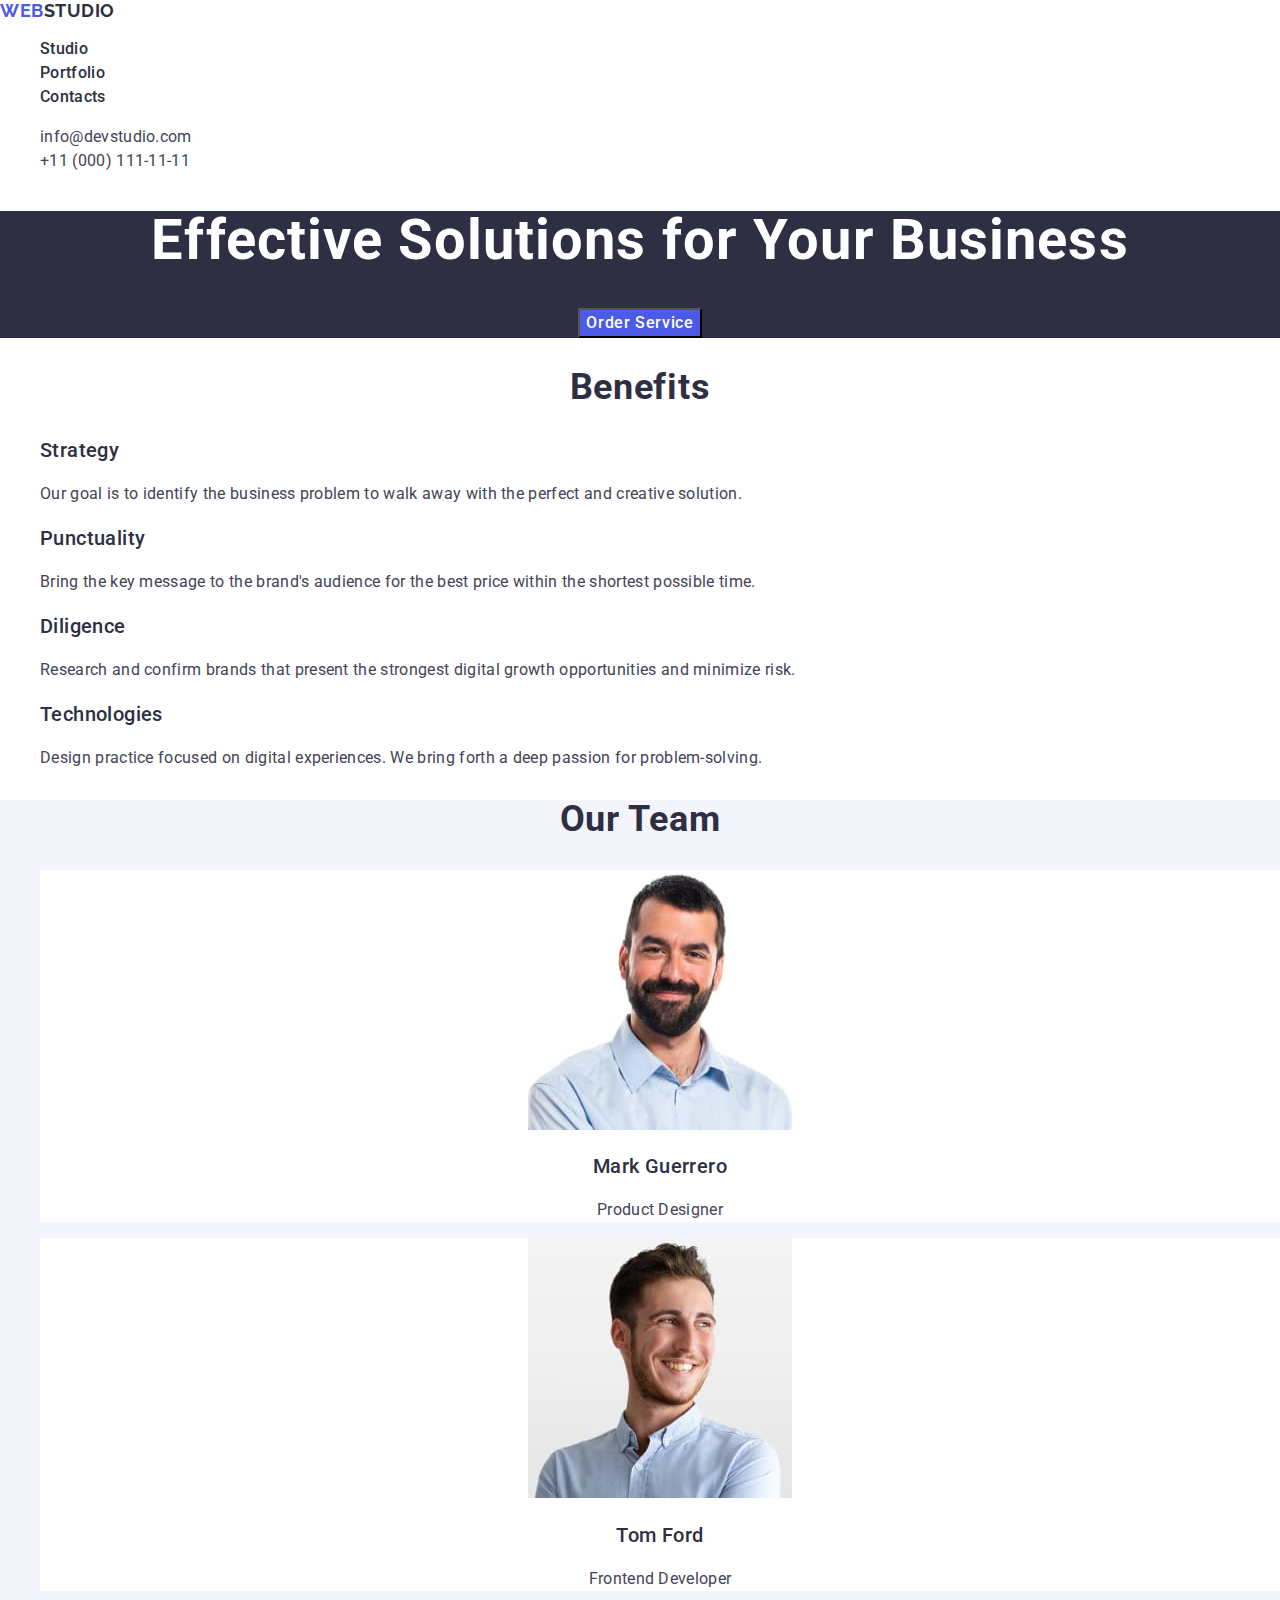
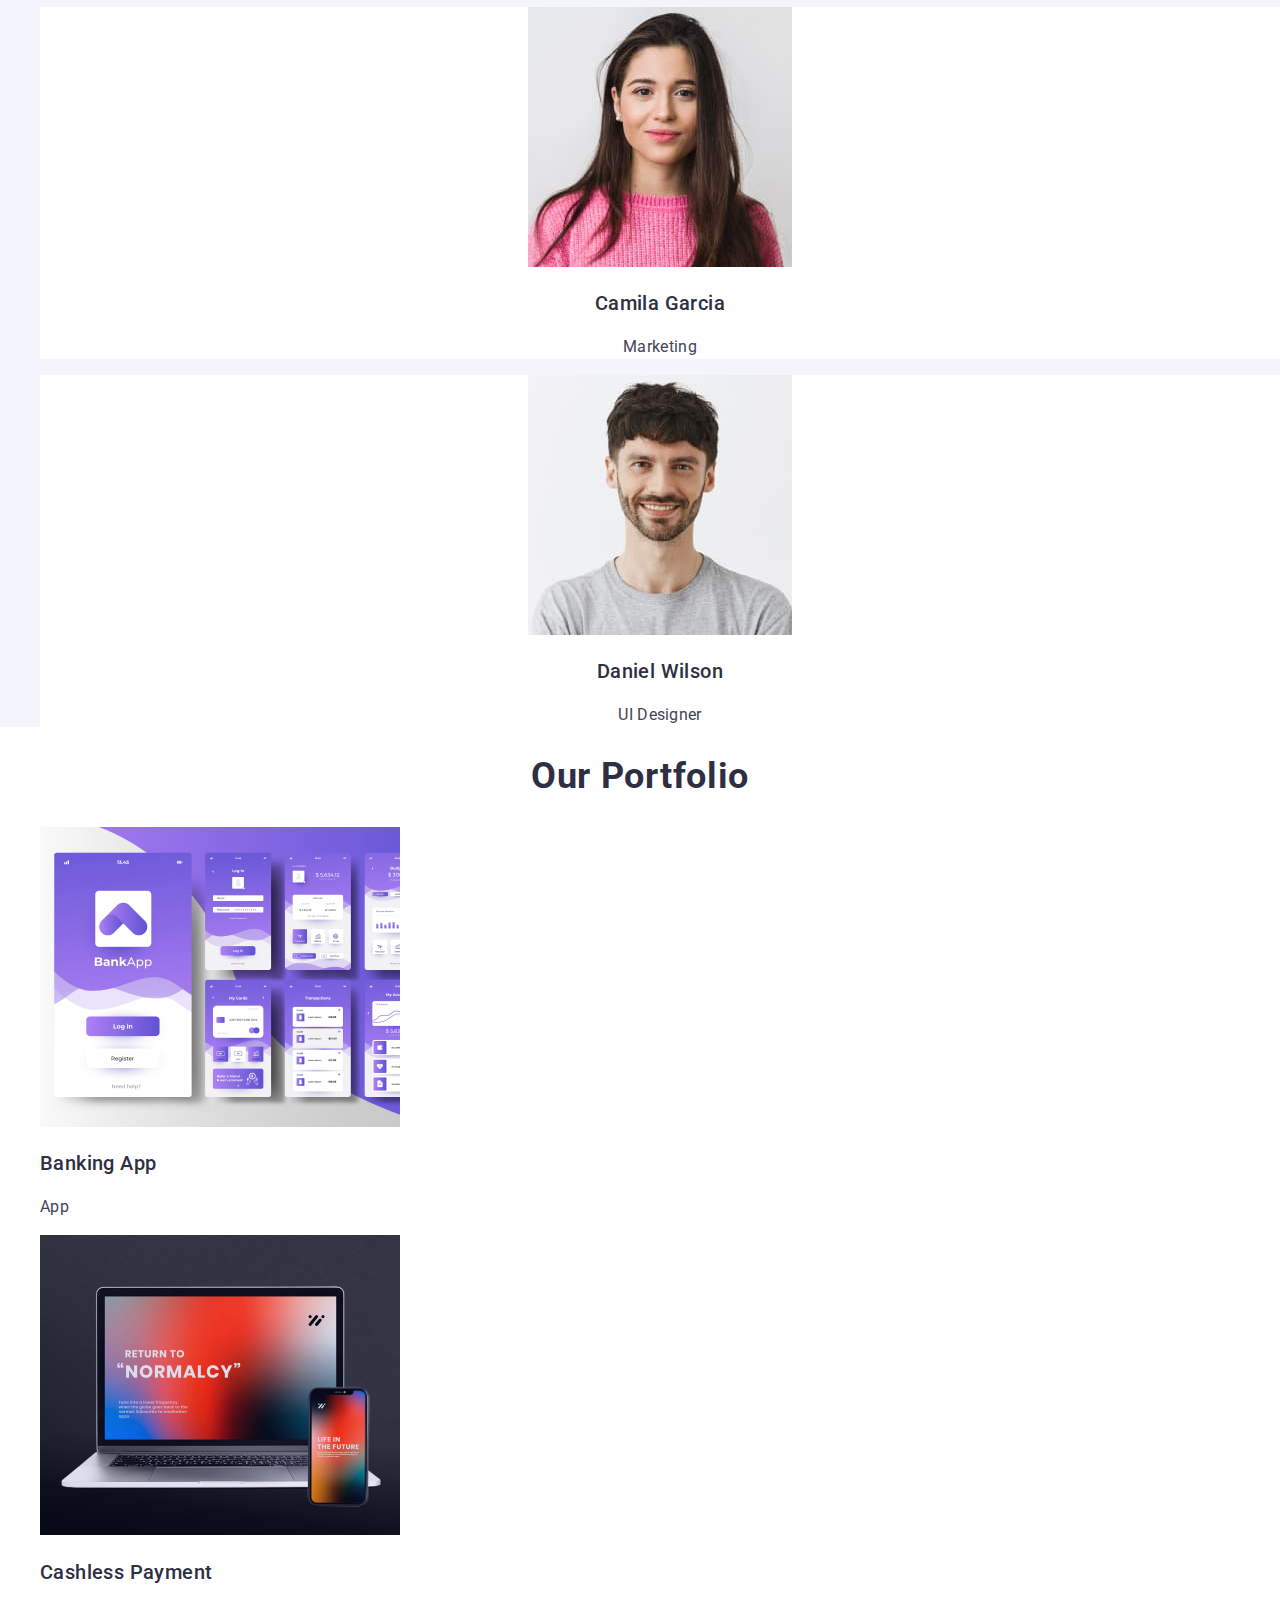
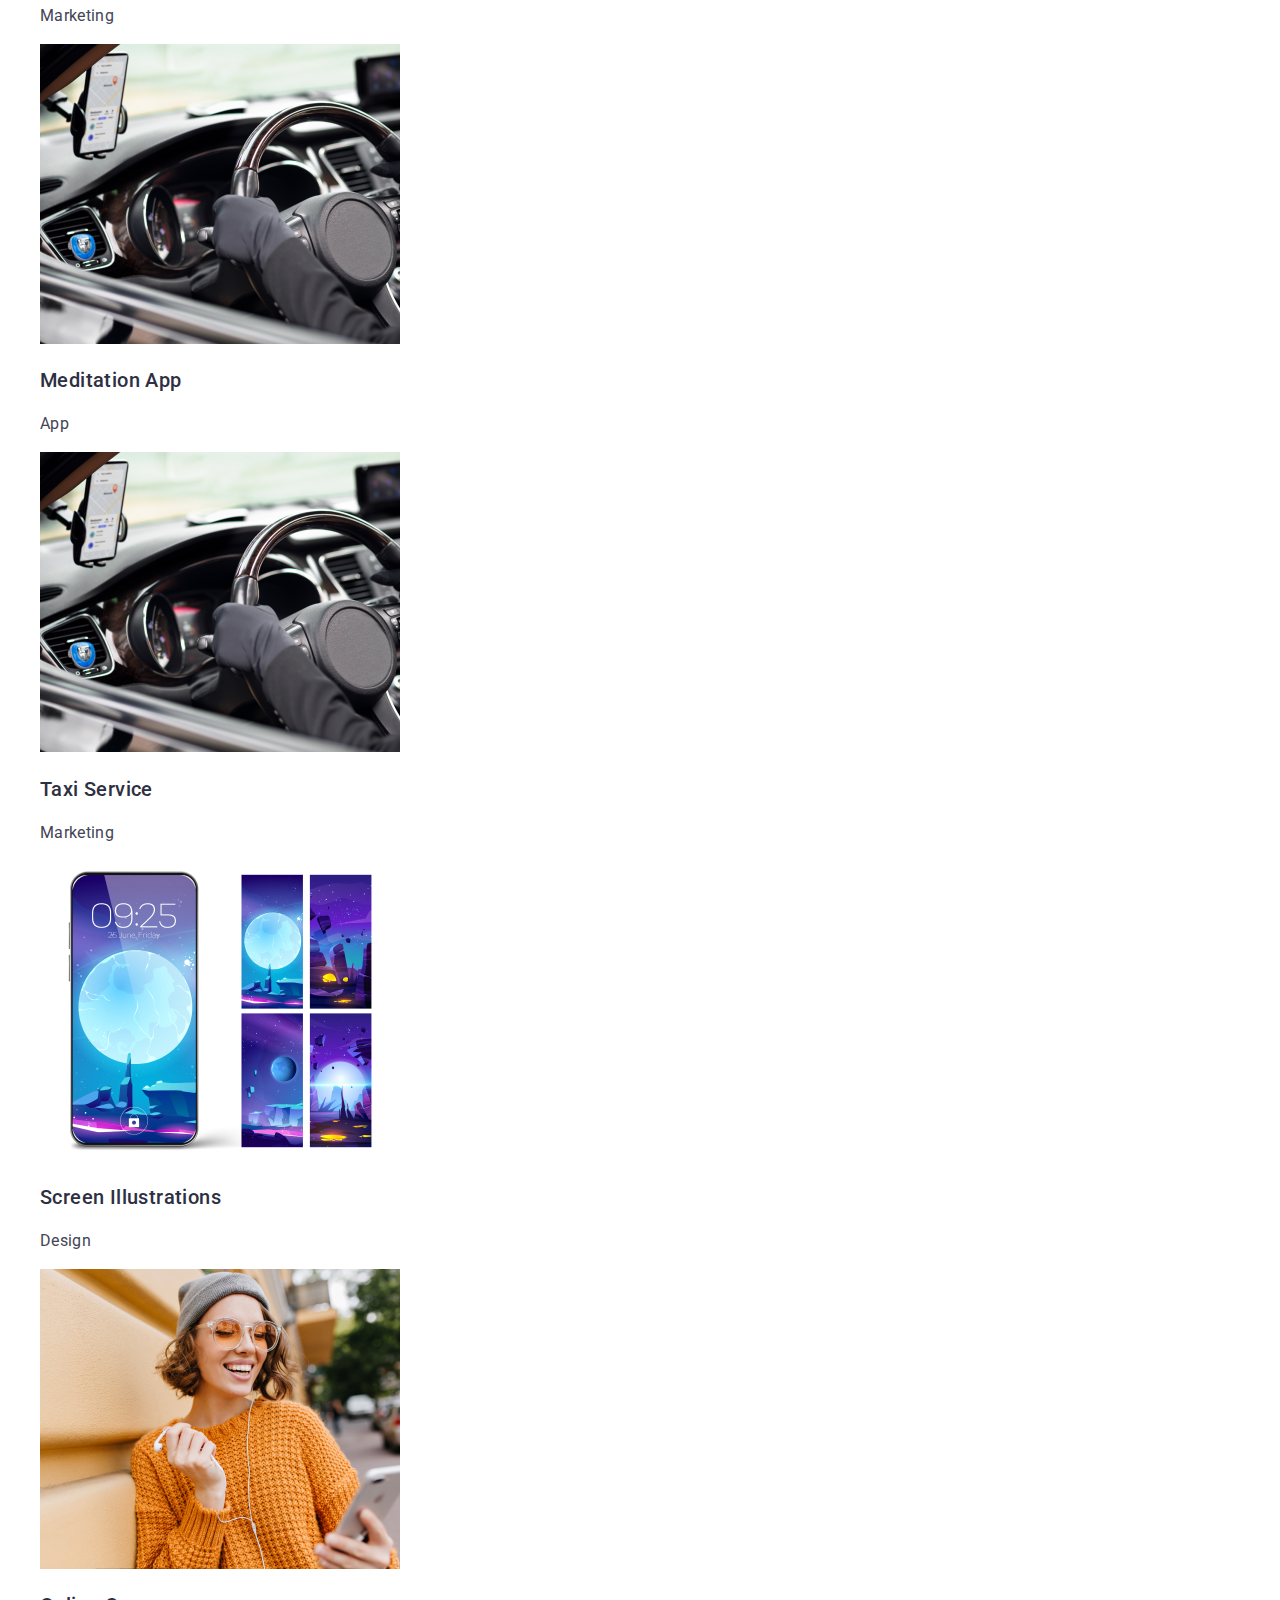
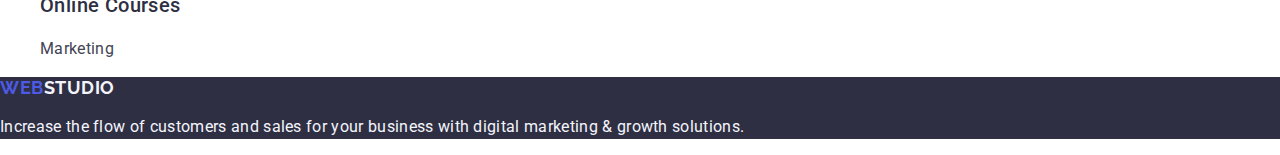
==== src/index.html @ bd12b5d0 "formation" ====
<!doctype html>
<html lang="en">
  <head>
    <meta charset="UTF-8" />
    <meta name="viewport" content="width=device-width, initial-scale=1.0" />
    <link
      rel="stylesheet"
      href="https://cdnjs.cloudflare.com/ajax/libs/modern-normalize/1.1.0/modern-normalize.min.css"
    />
    <link rel="stylesheet" href="./css/style.css" />
    <link rel="preconnect" href="https://fonts.googleapis.com" />
    <link rel="preconnect" href="https://fonts.gstatic.com" crossorigin />
    <link
      href="https://fonts.googleapis.com/css2?family=Inter:wght@100..900&family=Roboto:ital,wght@0,100;0,300;0,400;0,500;0,700;0,900;1,100;1,300;1,400;1,500;1,700;1,900&display=swap"
      rel="stylesheet"
    />
    <link rel="preconnect" href="https://fonts.googleapis.com" />
    <link rel="preconnect" href="https://fonts.gstatic.com" crossorigin />
    <link
      href="https://fonts.googleapis.com/css2?family=Inter:wght@100..900&family=Raleway:ital,wght@0,100..900;1,100..900&family=Roboto:ital,wght@0,100;0,300;0,400;0,500;0,700;0,900;1,100;1,300;1,400;1,500;1,700;1,900&display=swap"
      rel="stylesheet"
    />
    <title>WebStudio</title>
  </head>

  <body class="body">
    <header class="header">
      <nav class="nav">
        <a href="./index.html" class="logo">
          Web<span class="logo-header">Studio</span>
        </a>

        <ul class="list nav">
          <li class="nav-element">
            <a class="header-link nav-link" href="./index.html">Studio</a>
          </li>
          <li class="nav-element">
            <a class="header-link nav-link" href="">Portfolio</a>
          </li>
          <li class="nav-element">
            <a class="header-link nav-link" href="">Contacts</a>
          </li>
        </ul>
      </nav>

      <address class="contacts">
        <ul class="list contacts-items">
          <li class="contact contacts-mail">
            <a class="header-link contact-link" href="mailto:info@devstudio.com"
              >info@devstudio.com</a
            >
          </li>
          <li class="contact contacts-tel">
            <a class="header-link contact-link" href="tel:+110001111111"
              >+11 (000) 111-11-11</a
            >
          </li>
        </ul>
      </address>
    </header>

    <main class="main">
      <section class="section main-section">
        <h1 class="main-title">Effective Solutions for Your Business</h1>
        <button class="main-button" type="button">Order Service</button>
      </section>

      <section class="section benefits-section">
        <h2 class="section-title">Benefits</h2>
        <ul class="list">
          <li class="benefits-item">
            <h3 class="item-title">Strategy</h3>
            <p class="item-content">
              Our goal is to identify the business problem to walk away with the
              perfect and creative solution.
            </p>
          </li>
          <li class="benefits-item">
            <h3 class="item-title">Punctuality</h3>
            <p class="item-content">
              Bring the key message to the brand's audience for the best price
              within the shortest possible time.
            </p>
          </li>
          <li class="benefits-item">
            <h3 class="item-title">Diligence</h3>
            <p class="item-content">
              Research and confirm brands that present the strongest digital
              growth opportunities and minimize risk.
            </p>
          </li>
          <li class="benefits-item">
            <h3 class="item-title">Technologies</h3>
            <p class="item-content">
              Design practice focused on digital experiences. We bring forth a
              deep passion for problem-solving.
            </p>
          </li>
        </ul>
      </section>

      <section class="section team-section">
        <h2 class="section-title">Our Team</h2>
        <ul class="list">
          <li class="item-team">
            <img
              src="./images/team/mark.jpg"
              alt="Mark Guerrero"
              width="264"
              height="260"
            />
            <h3 class="item-title">Mark Guerrero</h3>
            <p class="item-content">Product Designer</p>
          </li>
          <li class="item-team">
            <img
              src="./images/team/tom.jpg"
              alt="Tom Ford"
              width="264"
              height="260"
            />
            <h3 class="item-title">Tom Ford</h3>
            <p class="item-content">Frontend Developer</p>
          </li>
          <li class="item-team">
            <img
              src="./images/team/camila.jpg"
              alt="Camila Garcia"
              width="264"
              height="260"
            />
            <h3 class="item-title">Camila Garcia</h3>
            <p class="item-content">Marketing</p>
          </li>
          <li class="item-team">
            <img
              src="./images/team/daniel.jpg"
              alt="Daniel Wilson"
              width="264"
              height="260"
            />
            <h3 class="item-title">Daniel Wilson</h3>
            <p class="item-content">UI Designer</p>
          </li>
        </ul>
      </section>

      <section class="section portfolio-section">
        <h2 class="section-title">Our Portfolio</h2>
        <ul class="list">
          <li class="portfolio-item">
            <img
              src="./images/portfolio/img_1.jpg"
              alt="Banking App"
              width="360"
              height="300"
            />
            <h3 class="item-title">Banking App</h3>
            <p class="item-content">App</p>
          </li>
          <li class="portfolio-item">
            <img
              src="./images/portfolio/img_3.jpg"
              alt="Cashless Payment"
              width="360"
              height="300"
            />
            <h3 class="item-title">Cashless Payment</h3>
            <p class="item-content">Marketing</p>
          </li>
          <li class="portfolio-item">
            <img
              src="./images/portfolio/img_4.jpg"
              alt="Meditation App"
              width="360"
              height="300"
            />
            <h3 class="item-title">Meditation App</h3>
            <p class="item-content">App</p>
          </li>
          <li class="portfolio-item">
            <img
              src="./images/portfolio/img_4.jpg"
              alt="Taxi Service"
              width="360"
              height="300"
            />
            <h3 class="item-title">Taxi Service</h3>
            <p class="item-content">Marketing</p>
          </li>
          <li class="portfolio-item">
            <img
              src="./images/portfolio/img_5.jpg"
              alt="Screen Illustrations"
              width="360"
              height="300"
            />
            <h3 class="item-title">Screen Illustrations</h3>
            <p class="item-content">Design</p>
          </li>
          <li class="portfolio-item">
            <img
              src="./images/portfolio/img_6.jpg"
              alt="Online Courses"
              width="360"
              height="300"
            />
            <h3 class="item-title">Online Courses</h3>
            <p class="item-content">Marketing</p>
          </li>
        </ul>
      </section>
    </main>
    <footer class="footer">
      <a href="./index.html" class="logo">
        Web<span class="logo-footer">Studio</span></a
      >
      <p class="footer-content">
        Increase the flow of customers and sales for your business with digital
        marketing & growth solutions.
      </p>
    </footer>
  </body>
</html>
---- src/css/style.css ----
:root {
  --white-color: #fff;
  --iris-color: #4d5ae5;
  --hover-color: #404bbf;
  --cloud-color: #f4f4fd;
  --navy-blue-color: #2e2f42;
  --slate-color: #434455;
}

.body {
  font-family: 'Roboto', sans-serif;
  font-style: normal;
  letter-spacing: 0.02em;
  font-size: 16px;
  background-color: var(--white-color);
  color: var(--slate-color);
}

a {
  text-decoration: none;
}

.list {
  list-style: none;
}

.logo {
  font-family: 'Raleway', sans-serif;
  font-weight: 700;
  font-size: 18px;
  line-height: 1.17;
  letter-spacing: 0.03em;
  text-transform: uppercase;

  color: var(--iris-color);
}

.logo-header {
  color: var(--navy-blue-color);
}

.logo-footer {
  color: var(--cloud-color);
}

.header-link {
  font-size: 16px;
  line-height: 1.5;
  letter-spacing: 0.02em;
}

.nav-link {
  color: var(--navy-blue-color);
  font-weight: 500;
}

.nav-link:hover {
  color: var(--hover-color);
}

.nav-link:focus {
  color: var(--hover-color);
}

.contacts {
  font-style: normal;
}

.contact-link {
  font-style: normal;
  font-weight: 400;
  color: var(--slate-color);
}

.contact-link:hover {
  color: var(--hover-color);
}

.contact-link:focus {
  color: var(--hover-color);
}

.main-section {
  background-color: var(--navy-blue-color);
  color: var(--white-color);
  text-align: center;
}

.main-title {
  font-size: 56px;
  font-weight: 700;
  line-height: 1.07;
  letter-spacing: 0.02em;

  text-align: center;
}

.main-button {
  background-color: var(--iris-color);
  color: var(--white-color);

  font-size: 16px;
  font-weight: 500;
  line-height: 1.5;
  letter-spacing: 0.04em;

  cursor: pointer;
}

.main-button:hover {
  background-color: var(--hover-color);
}

.main-button:focus {
  background-color: var(--hover-color);
}

.team-section {
  background-color: var(--cloud-color);
}

.item-team {
  background-color: var(--white-color);
  text-align: center;
}

.benefits-item {
  text-align: left;
}

.section-title {
  color: var(--navy-blue-color);

  font-weight: 700;
  font-size: 36px;
  line-height: 1.11;
  letter-spacing: 0.02em;
  text-transform: capitalize;
  text-align: center;
}

.item-title {
  font-size: 20px;
  font-weight: 500;
  line-height: 24px;
  letter-spacing: 0.02em;
  color: var(--navy-blue-color);
}

.item-content {
  font-size: 16px;
  font-weight: 400;
  line-height: 24px;
  letter-spacing: 0.02em;
}

.footer {
  background-color: var(--navy-blue-color);
}

.footer-content {
  font-size: 16px;
  font-weight: 400;
  line-height: 1.5;
  letter-spacing: 0.02em;
  text-align: left;
  color: var(--cloud-color);
}
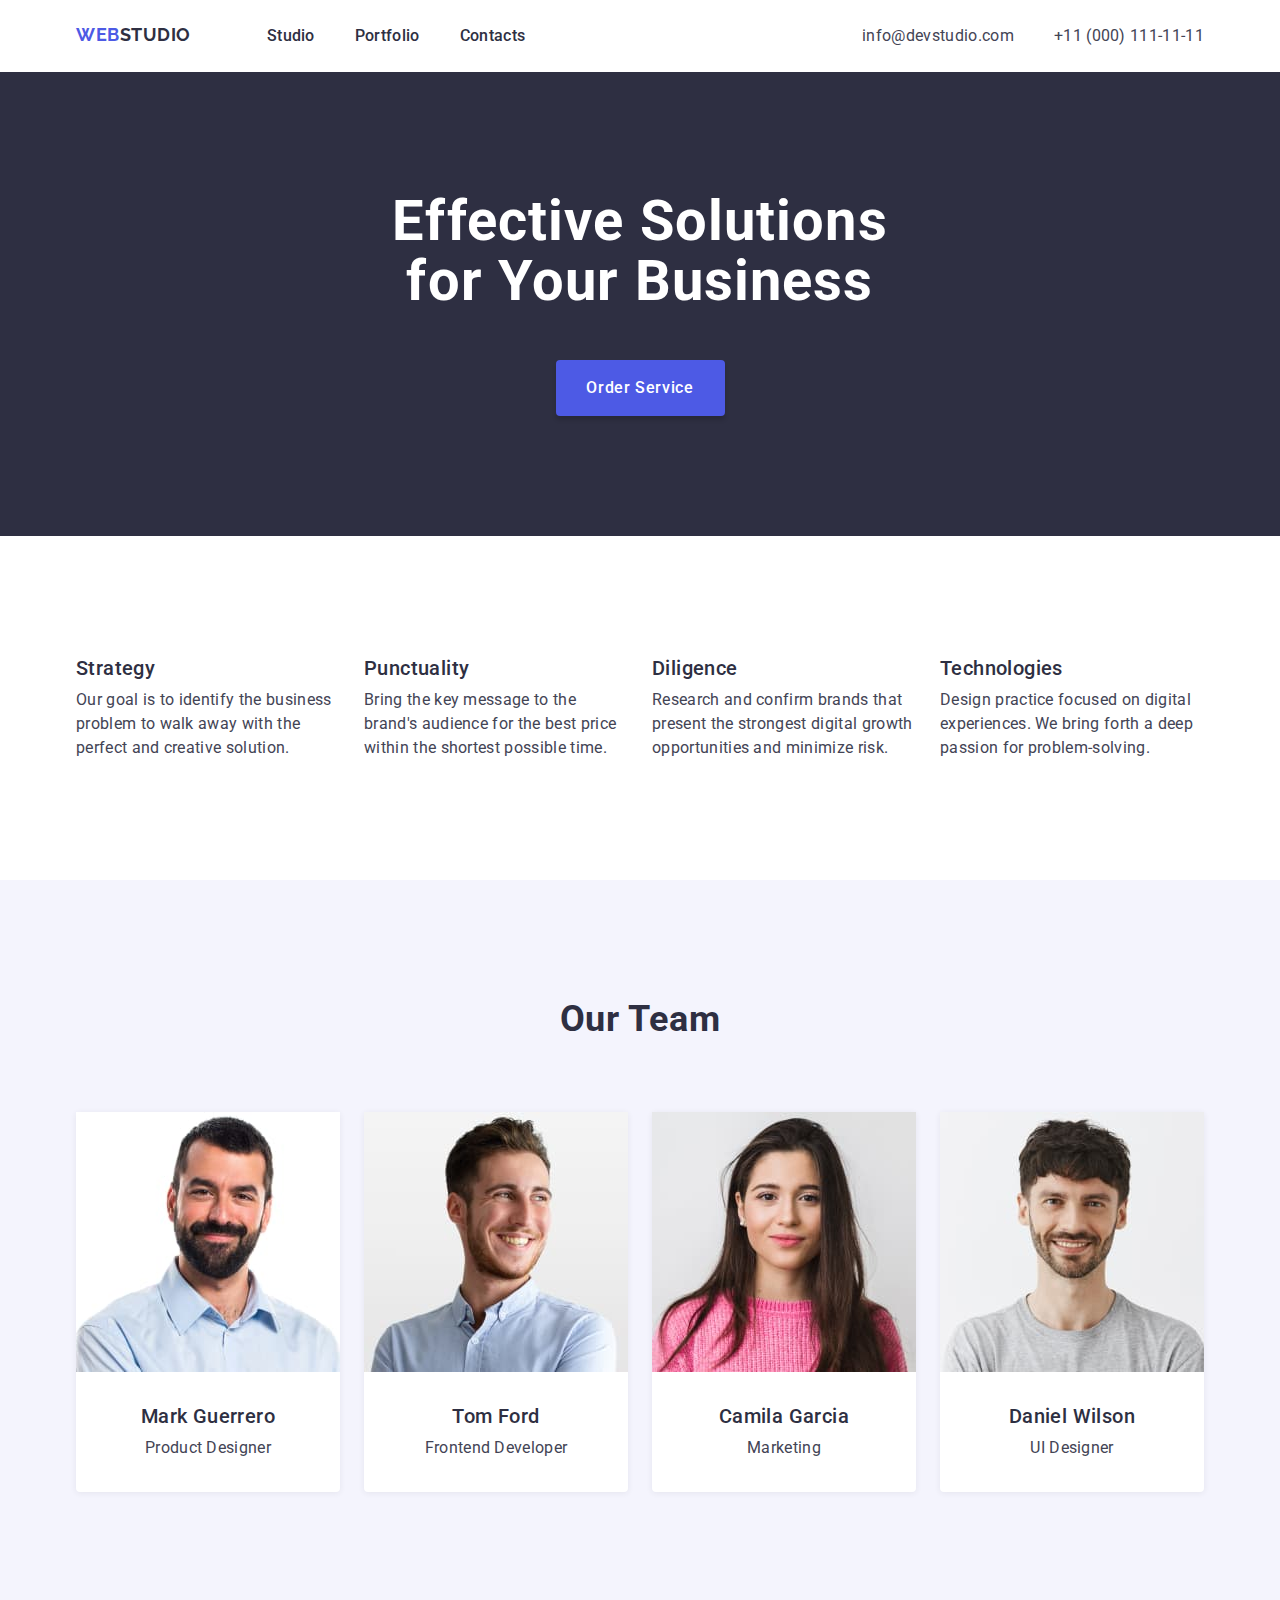
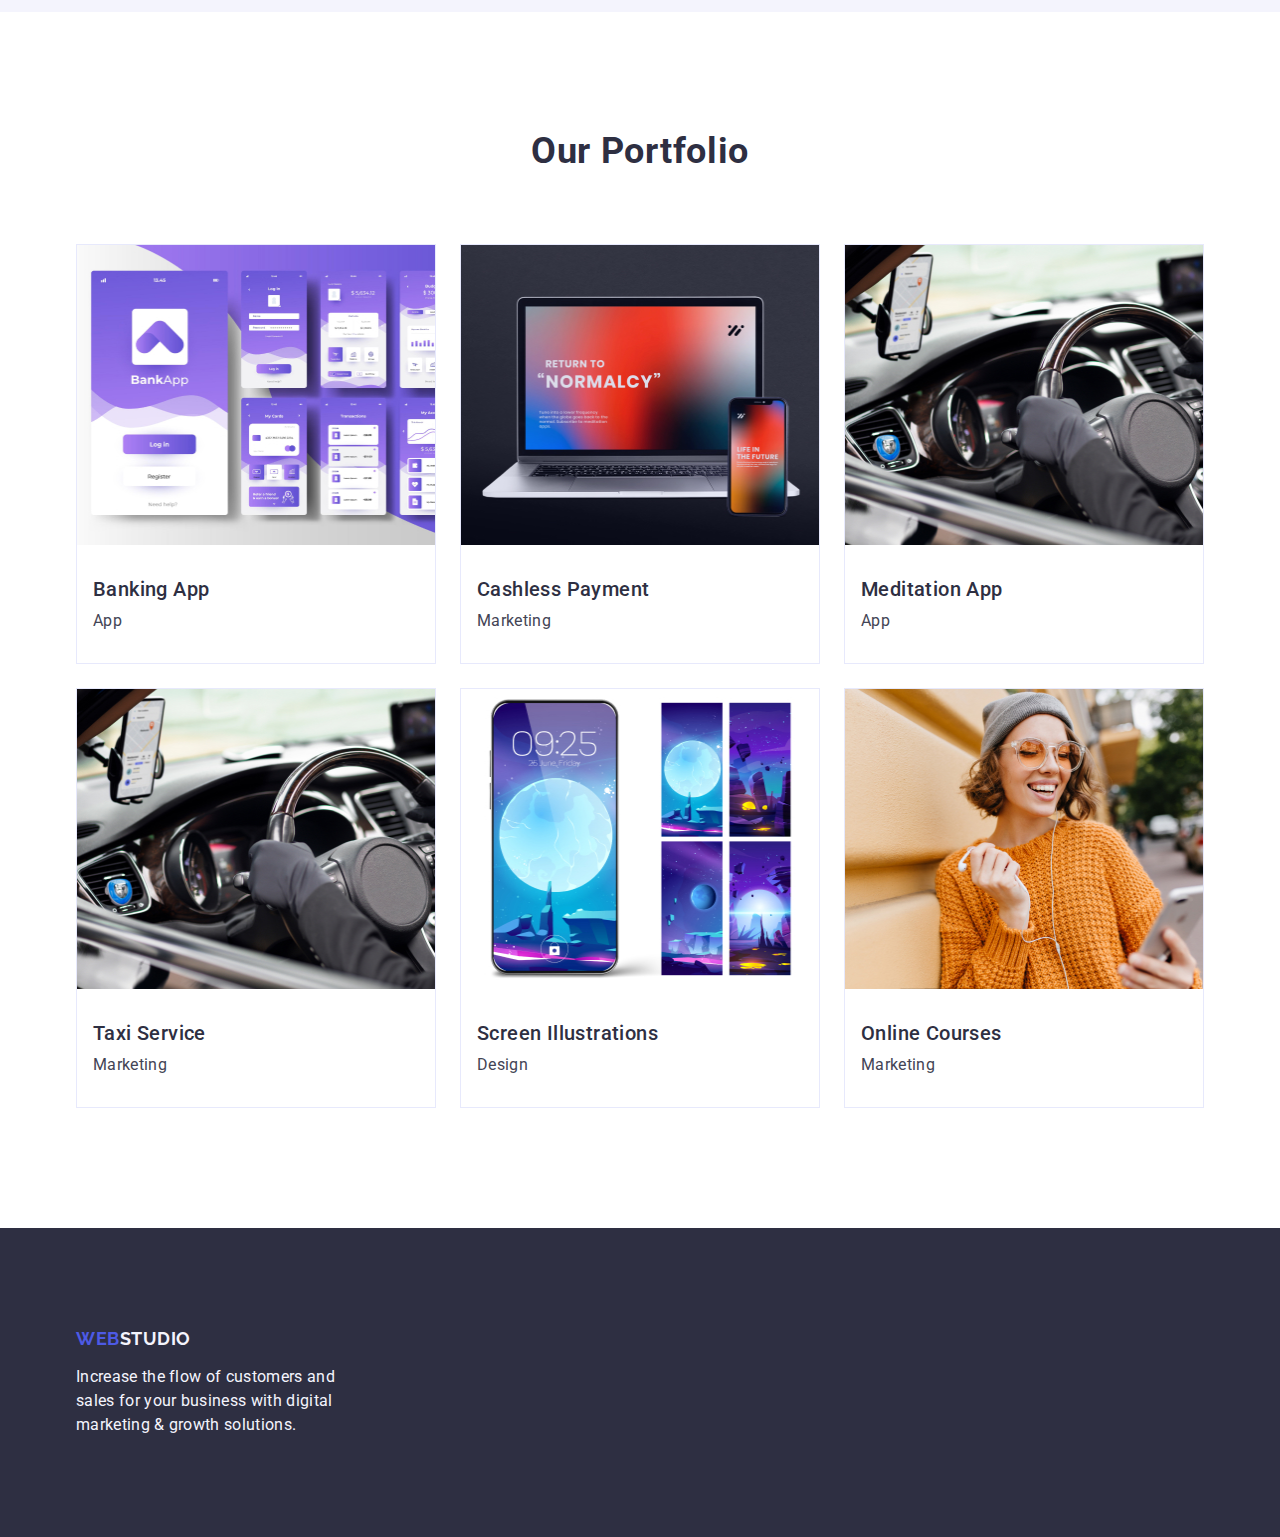
==== commit 24dcaaf5: "task done, demo version" ====
--- a/src/index.html
+++ b/src/index.html
@@ -5,7 +5,7 @@
     <meta name="viewport" content="width=device-width, initial-scale=1.0" />
     <link
       rel="stylesheet"
-      href="https://cdnjs.cloudflare.com/ajax/libs/modern-normalize/1.1.0/modern-normalize.min.css"
+      href="https://cdnjs.cloudflare.com/ajax/libs/modern-normalize/3.0.1/modern-normalize.min.css"
     />
     <link rel="stylesheet" href="./css/style.css" />
     <link rel="preconnect" href="https://fonts.googleapis.com" />
@@ -25,200 +25,215 @@
 
   <body class="body">
     <header class="header">
-      <nav class="nav">
+      <div class="container">
+        <nav class="nav">
+          <a href="./index.html" class="logo logo-footer">
+            Web<span class="logo-dark">Studio</span>
+          </a>
+
+          <ul class="list nav-list">
+            <li class="nav-element">
+              <a class="header-link nav-link" href="./index.html">Studio</a>
+            </li>
+            <li class="nav-element">
+              <a class="header-link nav-link" href="">Portfolio</a>
+            </li>
+            <li class="nav-element">
+              <a class="header-link nav-link" href="">Contacts</a>
+            </li>
+          </ul>
+        </nav>
+
+        <address class="contacts">
+          <ul class="list contacts-list">
+            <li class="contact contacts-mail">
+              <a
+                class="header-link contact-link"
+                href="mailto:info@devstudio.com"
+                >info@devstudio.com</a
+              >
+            </li>
+            <li class="contact contacts-tel">
+              <a class="header-link contact-link" href="tel:+110001111111"
+                >+11 (000) 111-11-11</a
+              >
+            </li>
+          </ul>
+        </address>
+      </div>
+    </header>
+
+    <main class="main">
+      <section class="section hero-section">
+        <div class="container container--hero container-main">
+          <h1 class="hero-title">Effective Solutions for Your Business</h1>
+          <button class="hero-button" type="button">Order Service</button>
+        </div>
+      </section>
+
+      <section class="section benefits-section">
+        <div class="container container-main">
+          <h2 class="section-title offscreen">Benefits</h2>
+          <ul class="list">
+            <li class="benefits-item">
+              <h3 class="item-title">Strategy</h3>
+              <p class="item-content">
+                Our goal is to identify the business problem to walk away with
+                the perfect and creative solution.
+              </p>
+            </li>
+            <li class="benefits-item">
+              <h3 class="item-title">Punctuality</h3>
+              <p class="item-content">
+                Bring the key message to the brand's audience for the best price
+                within the shortest possible time.
+              </p>
+            </li>
+            <li class="benefits-item">
+              <h3 class="item-title">Diligence</h3>
+              <p class="item-content">
+                Research and confirm brands that present the strongest digital
+                growth opportunities and minimize risk.
+              </p>
+            </li>
+            <li class="benefits-item">
+              <h3 class="item-title">Technologies</h3>
+              <p class="item-content">
+                Design practice focused on digital experiences. We bring forth a
+                deep passion for problem-solving.
+              </p>
+            </li>
+          </ul>
+        </div>
+      </section>
+
+      <section class="section team-section">
+        <div class="container container-main">
+          <h2 class="section-title">Our Team</h2>
+          <ul class="list">
+            <li class="item-team">
+              <img
+                src="./images/team/mark.jpg"
+                alt="Mark Guerrero"
+                width="264"
+                height="260"
+              />
+              <h3 class="item-title">Mark Guerrero</h3>
+              <p class="item-content">Product Designer</p>
+            </li>
+            <li class="item-team">
+              <img
+                src="./images/team/tom.jpg"
+                alt="Tom Ford"
+                width="264"
+                height="260"
+              />
+              <h3 class="item-title">Tom Ford</h3>
+              <p class="item-content">Frontend Developer</p>
+            </li>
+            <li class="item-team">
+              <img
+                src="./images/team/camila.jpg"
+                alt="Camila Garcia"
+                width="264"
+                height="260"
+              />
+              <h3 class="item-title">Camila Garcia</h3>
+              <p class="item-content">Marketing</p>
+            </li>
+            <li class="item-team">
+              <img
+                src="./images/team/daniel.jpg"
+                alt="Daniel Wilson"
+                width="264"
+                height="260"
+              />
+              <h3 class="item-title">Daniel Wilson</h3>
+              <p class="item-content">UI Designer</p>
+            </li>
+          </ul>
+        </div>
+      </section>
+
+      <section class="section portfolio-section">
+        <div class="container container-main">
+          <h2 class="section-title">Our Portfolio</h2>
+          <ul class="list">
+            <li class="portfolio-item">
+              <img
+                src="./images/portfolio/img_1.jpg"
+                alt="Banking App"
+                width="360"
+                height="300"
+              />
+              <h3 class="item-title">Banking App</h3>
+              <p class="item-content">App</p>
+            </li>
+            <li class="portfolio-item">
+              <img
+                src="./images/portfolio/img_3.jpg"
+                alt="Cashless Payment"
+                width="360"
+                height="300"
+              />
+              <h3 class="item-title">Cashless Payment</h3>
+              <p class="item-content">Marketing</p>
+            </li>
+            <li class="portfolio-item">
+              <img
+                src="./images/portfolio/img_4.jpg"
+                alt="Meditation App"
+                width="360"
+                height="300"
+              />
+              <h3 class="item-title">Meditation App</h3>
+              <p class="item-content">App</p>
+            </li>
+            <li class="portfolio-item">
+              <img
+                src="./images/portfolio/img_4.jpg"
+                alt="Taxi Service"
+                width="360"
+                height="300"
+              />
+              <h3 class="item-title">Taxi Service</h3>
+              <p class="item-content">Marketing</p>
+            </li>
+            <li class="portfolio-item">
+              <img
+                src="./images/portfolio/img_5.jpg"
+                alt="Screen Illustrations"
+                width="360"
+                height="300"
+              />
+              <h3 class="item-title">Screen Illustrations</h3>
+              <p class="item-content">Design</p>
+            </li>
+            <li class="portfolio-item">
+              <img
+                src="./images/portfolio/img_6.jpg"
+                alt="Online Courses"
+                width="360"
+                height="300"
+              />
+              <h3 class="item-title">Online Courses</h3>
+              <p class="item-content">Marketing</p>
+            </li>
+          </ul>
+        </div>
+      </section>
+    </main>
+
+    <footer class="footer">
+      <div class="container container-footer">
         <a href="./index.html" class="logo">
-          Web<span class="logo-header">Studio</span>
-        </a>
-
-        <ul class="list nav">
-          <li class="nav-element">
-            <a class="header-link nav-link" href="./index.html">Studio</a>
-          </li>
-          <li class="nav-element">
-            <a class="header-link nav-link" href="">Portfolio</a>
-          </li>
-          <li class="nav-element">
-            <a class="header-link nav-link" href="">Contacts</a>
-          </li>
-        </ul>
-      </nav>
-
-      <address class="contacts">
-        <ul class="list contacts-items">
-          <li class="contact contacts-mail">
-            <a class="header-link contact-link" href="mailto:info@devstudio.com"
-              >info@devstudio.com</a
-            >
-          </li>
-          <li class="contact contacts-tel">
-            <a class="header-link contact-link" href="tel:+110001111111"
-              >+11 (000) 111-11-11</a
-            >
-          </li>
-        </ul>
-      </address>
-    </header>
-
-    <main class="main">
-      <section class="section main-section">
-        <h1 class="main-title">Effective Solutions for Your Business</h1>
-        <button class="main-button" type="button">Order Service</button>
-      </section>
-
-      <section class="section benefits-section">
-        <h2 class="section-title">Benefits</h2>
-        <ul class="list">
-          <li class="benefits-item">
-            <h3 class="item-title">Strategy</h3>
-            <p class="item-content">
-              Our goal is to identify the business problem to walk away with the
-              perfect and creative solution.
-            </p>
-          </li>
-          <li class="benefits-item">
-            <h3 class="item-title">Punctuality</h3>
-            <p class="item-content">
-              Bring the key message to the brand's audience for the best price
-              within the shortest possible time.
-            </p>
-          </li>
-          <li class="benefits-item">
-            <h3 class="item-title">Diligence</h3>
-            <p class="item-content">
-              Research and confirm brands that present the strongest digital
-              growth opportunities and minimize risk.
-            </p>
-          </li>
-          <li class="benefits-item">
-            <h3 class="item-title">Technologies</h3>
-            <p class="item-content">
-              Design practice focused on digital experiences. We bring forth a
-              deep passion for problem-solving.
-            </p>
-          </li>
-        </ul>
-      </section>
-
-      <section class="section team-section">
-        <h2 class="section-title">Our Team</h2>
-        <ul class="list">
-          <li class="item-team">
-            <img
-              src="./images/team/mark.jpg"
-              alt="Mark Guerrero"
-              width="264"
-              height="260"
-            />
-            <h3 class="item-title">Mark Guerrero</h3>
-            <p class="item-content">Product Designer</p>
-          </li>
-          <li class="item-team">
-            <img
-              src="./images/team/tom.jpg"
-              alt="Tom Ford"
-              width="264"
-              height="260"
-            />
-            <h3 class="item-title">Tom Ford</h3>
-            <p class="item-content">Frontend Developer</p>
-          </li>
-          <li class="item-team">
-            <img
-              src="./images/team/camila.jpg"
-              alt="Camila Garcia"
-              width="264"
-              height="260"
-            />
-            <h3 class="item-title">Camila Garcia</h3>
-            <p class="item-content">Marketing</p>
-          </li>
-          <li class="item-team">
-            <img
-              src="./images/team/daniel.jpg"
-              alt="Daniel Wilson"
-              width="264"
-              height="260"
-            />
-            <h3 class="item-title">Daniel Wilson</h3>
-            <p class="item-content">UI Designer</p>
-          </li>
-        </ul>
-      </section>
-
-      <section class="section portfolio-section">
-        <h2 class="section-title">Our Portfolio</h2>
-        <ul class="list">
-          <li class="portfolio-item">
-            <img
-              src="./images/portfolio/img_1.jpg"
-              alt="Banking App"
-              width="360"
-              height="300"
-            />
-            <h3 class="item-title">Banking App</h3>
-            <p class="item-content">App</p>
-          </li>
-          <li class="portfolio-item">
-            <img
-              src="./images/portfolio/img_3.jpg"
-              alt="Cashless Payment"
-              width="360"
-              height="300"
-            />
-            <h3 class="item-title">Cashless Payment</h3>
-            <p class="item-content">Marketing</p>
-          </li>
-          <li class="portfolio-item">
-            <img
-              src="./images/portfolio/img_4.jpg"
-              alt="Meditation App"
-              width="360"
-              height="300"
-            />
-            <h3 class="item-title">Meditation App</h3>
-            <p class="item-content">App</p>
-          </li>
-          <li class="portfolio-item">
-            <img
-              src="./images/portfolio/img_4.jpg"
-              alt="Taxi Service"
-              width="360"
-              height="300"
-            />
-            <h3 class="item-title">Taxi Service</h3>
-            <p class="item-content">Marketing</p>
-          </li>
-          <li class="portfolio-item">
-            <img
-              src="./images/portfolio/img_5.jpg"
-              alt="Screen Illustrations"
-              width="360"
-              height="300"
-            />
-            <h3 class="item-title">Screen Illustrations</h3>
-            <p class="item-content">Design</p>
-          </li>
-          <li class="portfolio-item">
-            <img
-              src="./images/portfolio/img_6.jpg"
-              alt="Online Courses"
-              width="360"
-              height="300"
-            />
-            <h3 class="item-title">Online Courses</h3>
-            <p class="item-content">Marketing</p>
-          </li>
-        </ul>
-      </section>
-    </main>
-    <footer class="footer">
-      <a href="./index.html" class="logo">
-        Web<span class="logo-footer">Studio</span></a
-      >
-      <p class="footer-content">
-        Increase the flow of customers and sales for your business with digital
-        marketing & growth solutions.
-      </p>
+          Web<span class="logo-white">Studio</span></a
+        >
+        <p class="footer-content">
+          Increase the flow of customers and sales for your business with
+          digital marketing & growth solutions.
+        </p>
+      </div>
     </footer>
   </body>
 </html>
--- a/src/css/style.css
+++ b/src/css/style.css
@@ -5,10 +5,44 @@
   --cloud-color: #f4f4fd;
   --navy-blue-color: #2e2f42;
   --slate-color: #434455;
-}
-
+  --cornflower: #e7e9fc;
+
+  --gap: 24px;
+}
+
+/* #region Normalize */
+a {
+  text-decoration: none;
+}
+
+.list {
+  list-style: none;
+  margin: 0;
+  padding: 0;
+}
+
+h1,
+h2,
+h3,
+p {
+  margin: 0;
+}
+
+button {
+  padding: 0;
+  margin: 0;
+  border: none;
+}
+
+img {
+  display: block;
+  max-width: 100%;
+}
+/* #endregion */
+
+/* #region Setting */
 .body {
-  font-family: 'Roboto', sans-serif;
+  font-family: "Roboto", sans-serif;
   font-style: normal;
   letter-spacing: 0.02em;
   font-size: 16px;
@@ -16,16 +50,45 @@
   color: var(--slate-color);
 }
 
-a {
-  text-decoration: none;
-}
-
-.list {
-  list-style: none;
+.offscreen {
+  border: 0;
+  clip: rect(0 0 0 0);
+  height: 1px;
+  margin: -1px;
+  overflow: hidden;
+  padding: 0;
+  position: absolute;
+  width: 1px;
+}
+/* #endregion */
+
+.container {
+  max-width: 1128px;
+  margin: 0 auto;
+
+  display: flex;
+  justify-content: space-between;
+}
+
+.container-main {
+  padding: 120px 0;
+  flex-direction: column;
+}
+
+.container--hero {
+  flex-direction: column;
+  gap: 48px;
+  align-items: center;
+}
+
+.container-footer {
+  padding: 100px 0;
+  flex-direction: column;
+  gap: 16px;
 }
 
 .logo {
-  font-family: 'Raleway', sans-serif;
+  font-family: "Raleway", sans-serif;
   font-weight: 700;
   font-size: 18px;
   line-height: 1.17;
@@ -35,11 +98,16 @@
   color: var(--iris-color);
 }
 
-.logo-header {
-  color: var(--navy-blue-color);
-}
-
 .logo-footer {
+  padding-top: 24px;
+  padding-bottom: 24px;
+}
+
+.logo-dark {
+  color: var(--navy-blue-color);
+}
+
+.logo-white {
   color: var(--cloud-color);
 }
 
@@ -47,6 +115,24 @@
   font-size: 16px;
   line-height: 1.5;
   letter-spacing: 0.02em;
+}
+
+.list {
+  display: flex;
+  flex-wrap: wrap;
+  gap: var(--gap);
+}
+
+.nav {
+  display: flex;
+}
+
+.nav-list {
+  margin-left: 76px;
+  padding-top: 24px;
+  padding-bottom: 24px;
+
+  gap: 40px;
 }
 
 .nav-link {
@@ -64,6 +150,12 @@
 
 .contacts {
   font-style: normal;
+}
+
+.contacts-list {
+  padding-top: 24px;
+  padding-bottom: 24px;
+  gap: 40px;
 }
 
 .contact-link {
@@ -80,22 +172,22 @@
   color: var(--hover-color);
 }
 
-.main-section {
+.hero-section {
   background-color: var(--navy-blue-color);
   color: var(--white-color);
   text-align: center;
 }
 
-.main-title {
+.hero-title {
   font-size: 56px;
   font-weight: 700;
   line-height: 1.07;
   letter-spacing: 0.02em;
 
-  text-align: center;
-}
-
-.main-button {
+  width: 496px;
+}
+
+.hero-button {
   background-color: var(--iris-color);
   color: var(--white-color);
 
@@ -104,15 +196,25 @@
   line-height: 1.5;
   letter-spacing: 0.04em;
 
+  width: 169px;
+  height: 56px;
+  border-radius: 4px;
+  box-shadow: 0px 4px 4px 0px #00000026;
+
   cursor: pointer;
 }
 
-.main-button:hover {
+.hero-button:hover {
   background-color: var(--hover-color);
 }
 
-.main-button:focus {
+.hero-button:focus {
   background-color: var(--hover-color);
+}
+
+.benefits-item {
+  text-align: left;
+  width: calc((100% - 3 * var(--gap)) / 4);
 }
 
 .team-section {
@@ -122,10 +224,10 @@
 .item-team {
   background-color: var(--white-color);
   text-align: center;
-}
-
-.benefits-item {
-  text-align: left;
+
+  height: 380px;
+  border-radius: 4px;
+  box-shadow: 0px 1px 6px 0px #2e2f4214;
 }
 
 .section-title {
@@ -137,6 +239,8 @@
   letter-spacing: 0.02em;
   text-transform: capitalize;
   text-align: center;
+
+  margin-bottom: 72px;
 }
 
 .item-title {
@@ -145,6 +249,9 @@
   line-height: 24px;
   letter-spacing: 0.02em;
   color: var(--navy-blue-color);
+
+  margin-bottom: 8px;
+  margin-top: 32px;
 }
 
 .item-content {
@@ -154,6 +261,21 @@
   letter-spacing: 0.02em;
 }
 
+.benefits-item > .item-title {
+  margin-top: 0;
+}
+
+.portfolio-item {
+  height: 420px;
+  border: 1px solid var(--cornflower);
+  width: calc((100% - 2 * var(--gap)) / 3);
+}
+
+.portfolio-item > .item-title,
+.portfolio-item > .item-content {
+  margin-left: 16px;
+}
+
 .footer {
   background-color: var(--navy-blue-color);
 }
@@ -165,4 +287,5 @@
   letter-spacing: 0.02em;
   text-align: left;
   color: var(--cloud-color);
-}
+  max-width: 264px;
+}
